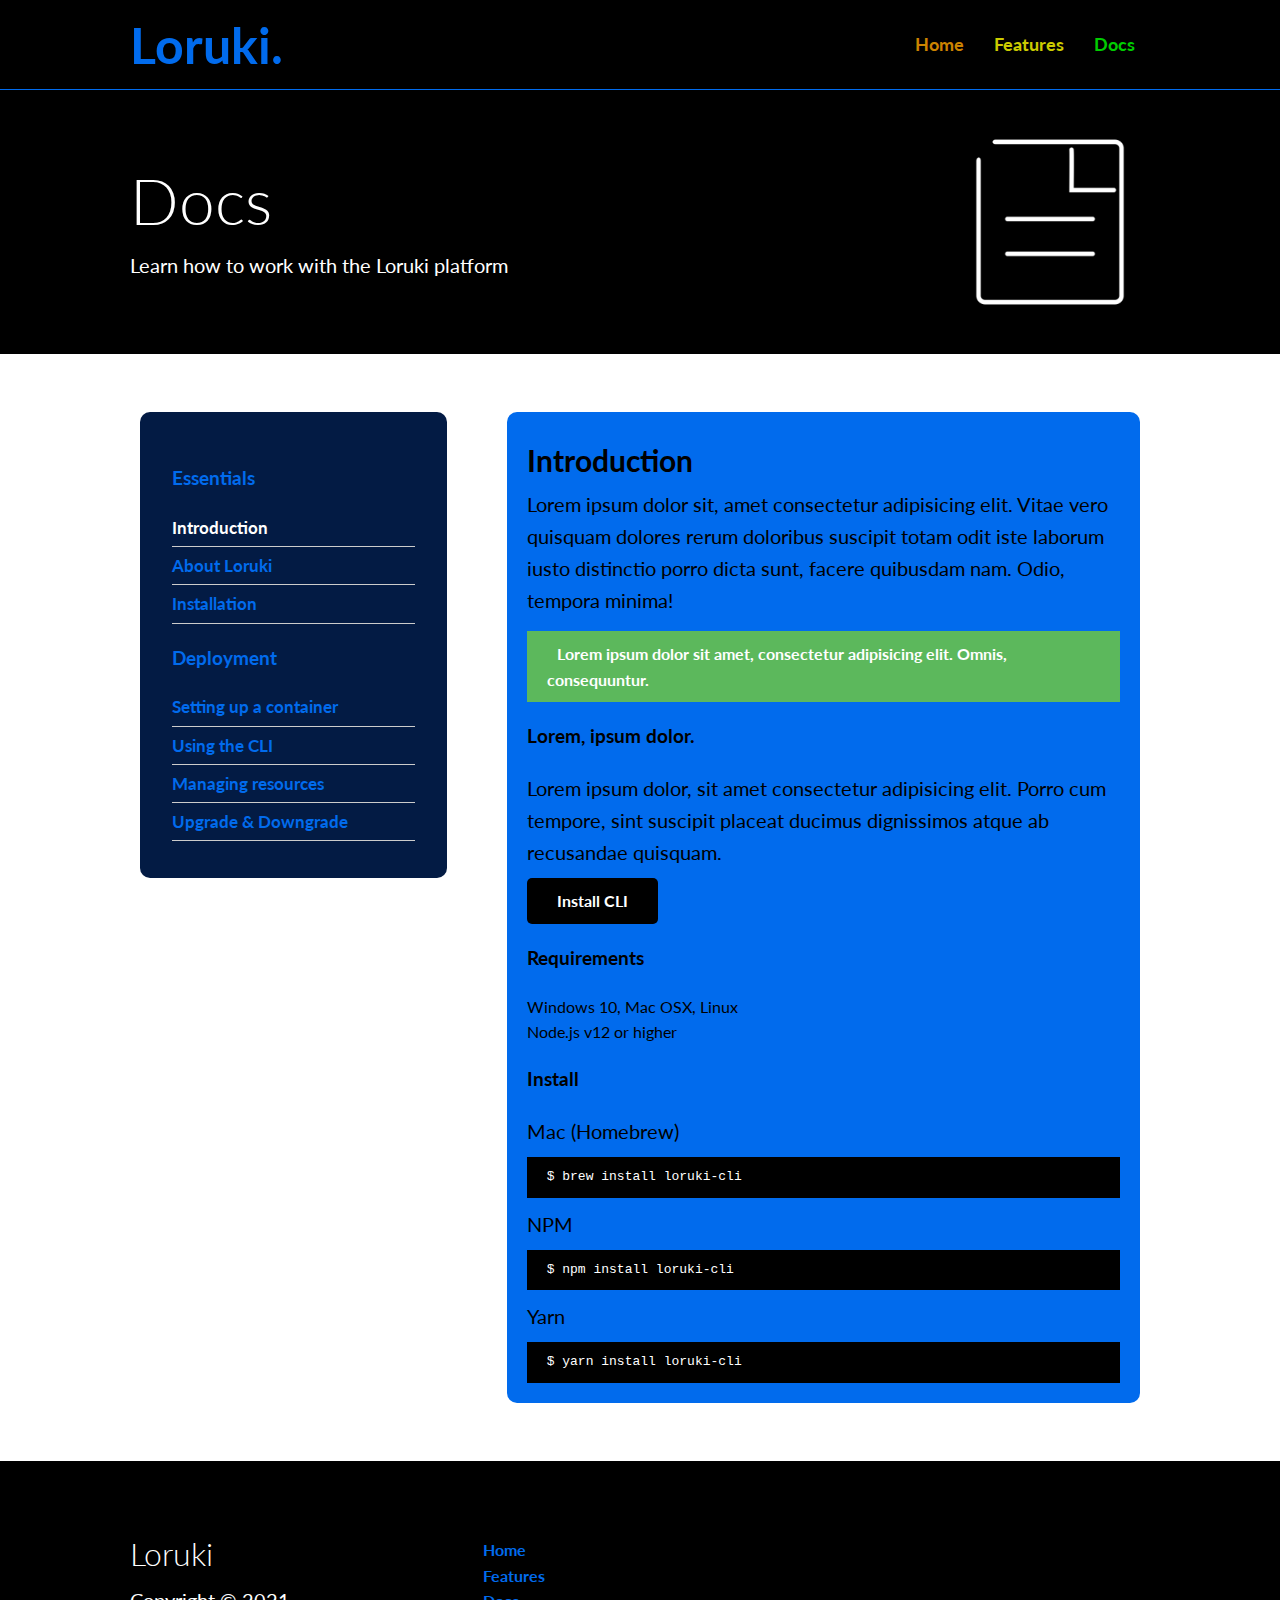
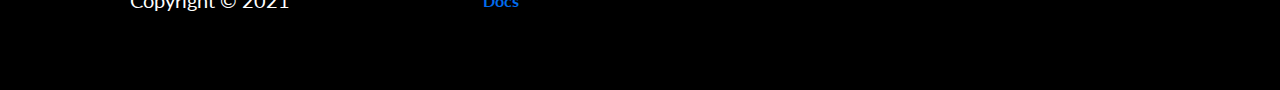
==== docs.html @ ebb61d5c "Ready to deploy" ====
<!DOCTYPE html>
<html lang="en">
  <head>
    <meta charset="UTF-8" />
    <meta name="viewport" content="width=device-width, initial-scale=1.0" />
    <link rel="stylesheet" href="css/utilities.css">
    <link rel="stylesheet" href="css/style.css" />
    <link
      rel="stylesheet"
      href="https://cdnjs.cloudflare.com/ajax/libs/font-awesome/5.15.1/css/all.min.css"
      integrity="sha512-+4zCK9k+qNFUR5X+cKL9EIR+ZOhtIloNl9GIKS57V1MyNsYpYcUrUeQc9vNfzsWfV28IaLL3i96P9sdNyeRssA=="
      crossorigin="anonymous"
    />
    <title>Loruki | Cloud Hosting For Everyone</title>
  </head>
  <body>
    <!-- Navbar -->
      <div class="navbar">
          <div class="container flex">
              <h1 class="logo">Loruki.</h1>
              <ul>
                  <li><a href="index.html" style="color: orange;">Home</a></a></li>
                  <li><a href="features.html" style="color: yellow;">Features</a></li>
                  <li><a href="docs.html" style="color: lime;">Docs</a></li>
              </ul>
          </div>
      </div>


      <!-- Head  -->
      <section class="docs-head bg-primary py-3">
          <div class="container grid">
              <div>
                  <h1 class="xl">Docs</h1>
                  <p class="lead">Learn how to work with the Loruki platform
                  </p>
              </div>
              <img src="images/docs.png" alt="">
          </div>
      </section>

      <!-- Docs main -->
      <section class="docs-main my-4">
          <div class="container grid">
            <div class="card bg-dark p-3">
                <h3 class="my-2">Essentials</h3>
                <nav>
                    <ul>
                        <li><a class="text-primary" href="#">Introduction</a></li>
                        <li><a href="#">About Loruki</a></li>
                        <li><a href="#">Installation</a></li>
                    </ul>
                </nav>

                <h3 class="my-2">Deployment</h3>
                <nav>
                    <ul>
                        <li><a href="#">Setting up a container</a></li>
                        <li><a href="#">Using the CLI</a></li>
                        <li><a href="#">Managing resources</a></li>
                        <li><a href="#">Upgrade & Downgrade</a></li>
                    </ul>
                </nav>
            </div>
            <div class="card">
                <h2>Introduction</h2>
                <p>Lorem ipsum dolor sit, amet consectetur adipisicing elit. Vitae vero quisquam dolores rerum doloribus suscipit totam odit iste laborum iusto distinctio porro dicta sunt, facere quibusdam nam. Odio, tempora minima!</p>
                <div class="alert alert-success">
                    <i class="fas fa-info"></i> Lorem ipsum dolor sit amet, consectetur adipisicing elit. Omnis, consequuntur.
                </div>
                <h3>Lorem, ipsum dolor.</h3>
                <p>Lorem ipsum dolor, sit amet consectetur adipisicing elit. Porro cum tempore, sint suscipit placeat ducimus dignissimos atque ab recusandae quisquam.</p>
                <a href="#" class="btn btn-primary">Install CLI</a>
                <h3>Requirements</h3>
                <ul>
                    <li>Windows 10, Mac OSX, Linux</li>
                    <li>Node.js v12 or higher</li>
                </ul>
                <h3>Install</h3>
                <p>Mac (Homebrew)</p>
                <pre><code>$ brew install loruki-cli</code></pre>
                <p>NPM</p>
                <pre><code>$ npm install loruki-cli</code></pre>
                <p>Yarn</p>
                <pre><code>$ yarn install loruki-cli</code></pre>
            </div>
          </div>
      </section>


      <!-- Footer -->
      <footer class="footer bg-primary py-5">
        <div class="container grid grid-3">
          <div>
            <h1>
              Loruki
            </h1>
            <p>Copyright &copy; 2021</p>
          </div>
          <nav>
            <ul>
              <li><a href="index.html">Home</a></li>
              <li><a href="features.html">Features</a></li>
              <li><a href="docs.html">Docs</a></li>
            </ul>
          </nav>
          <div class="social">
            <a href="#"><i class="fab fa-github fa-2x"></i></a>
            <a href="#"><i class="fab fa-facebook fa-2x"></i></a>
            <a href="#"><i class="fab fa-instagram fa-2x"></i></a>
            <a href="#"><i class="fab fa-twitter fa-2x"></i></a>
          </div>
        </div>
      </footer>
  </body>
</html>
---- css/utilities.css ----
.container {
  max-width: 1100px;
  margin: 0 auto;
  overflow: auto;
  padding: 0 40px;
}

.card {
  background-color: var(--secondary-color);
  border-radius: 10px;
  box-shadow: 0 3px 10px rgba(255, 255, 255, 0.3);
  padding: 20px;
  margin: 10px;
}

.card h2 {
  font-weight: bold;
  font-size: 30px;
}

.btn {
  display: inline-block;
  padding: 10px 30px;
  cursor: pointer;
  background-color: var(--light-color);
  border: none;
  border-radius: 5px;
  color: var(--secondary-color);
  font-weight: bold;
}

.btn:hover {
  transform: scale(0.98);
}

.btn-outline {
  background-color: transparent;
  border: 1px solid var(--light-color);
}

.bg-primary,
.btn-primary {
  background-color: var(--primary-color);
  color: var(--light-color);
}

.bg-secondary,
.btn-secondary {
  background-color: var(--secondary-color);
  color: var(--light-color);
}

.bg-dark,
.btn-dark {
  background-color: var(--dark-color);
  color: var(--secondary-color);
}

.bg-light,
.btn-light {
  background-color: var(--light-color);
  color: var(--dark-color);
}

/* Text Colors */
.text-primary {
  color: var(--light-color);
}

.text-secondary {
  color: var(--light-color);
}

.text-dark {
  color: var(--secondary-color);
}

.text-light {
  color: var(--dark-color);
}

/* Text Sizes */
.lead {
  font-size: 20px;
}

.sm {
  font-size: 1rem;
}

.md {
  font-size: 2rem;
}

.lg {
  font-size: 3rem;
}

.xl {
  font-size: 4rem;
}

::placeholder {
  color: var(--light-color);
  opacity: 1;
}

.text-center {
  text-align: center;
}

/* Alert */
.alert {
  background-color: var(--light-color);
  padding: 10px 20px;
  font-weight: bold;
  margin: 15px 0;
}

.alert i {
  margin-right: 10px;
}

.alert-success {
  background-color: var(--success-color);
  color: var(--light-color);
}

.alert-error {
  background-color: var(--error-color);
  color: var(--light-color);
}

.flex {
  display: flex;
  justify-content: center;
  align-items: center;
  height: 100%;
}

.grid {
  display: grid;
  grid-template-columns: repeat(2, 1fr);
  gap: 40px;
  justify-content: center;
  align-items: center;
  height: 100%;
}

.grid-3 {
  grid-template-columns: repeat(3, 1fr);
}

/* Margin */
.my-1 {
  margin: 1rem 0;
}

.my-2 {
  margin: 1.5rem 0;
}

.my-3 {
  margin: 2rem 0;
}

.my-4 {
  margin: 3rem 0;
}

.my-5 {
  margin: 4rem 0;
}

.m-1 {
  margin: 1rem;
}

.m-2 {
  margin: 1.5rem;
}

.m-3 {
  margin: 2rem;
}

.m-4 {
  margin: 3rem;
}

.m-5 {
  margin: 4rem;
}

/* Padding */
.py-1 {
  padding: 1rem 0;
}

.py-2 {
  padding: 1.5rem 0;
}

.py-3 {
  padding: 2rem 0;
}

.py-4 {
  padding: 3rem 0;
}

.py-5 {
  padding: 4rem 0;
}

.p-1 {
  padding: 1rem;
}

.p-2 {
  padding: 1.5rem;
}

.p-3 {
  padding: 2rem;
}

.p-4 {
  padding: 3rem;
}

.p-5 {
  padding: 4rem;
}
---- css/style.css ----
@import url("https://fonts.googleapis.com/css2?family=Lato:wght@300&display=swap");

:root {
  --primary-color: black;
  --secondary-color: #016bed;
  --dark-color: #031b44;
  --light-color: #ffffff;
  --success-color: #5cb85c;
  --error-color: #d9534f;
}

/* Base */
* {
  box-sizing: border-box;
  padding: 0;
  margin: 0;
}

body {
  font-family: "Lato", sans-serif;
  /* background-color: var(--primary-color); */
  background-color: var(--light-color);
  /* color: white; */
  line-height: 1.6;
}

ul {
  list-style: none;
}

a {
  font-weight: bold;
  text-decoration: none;
  color: var(--secondary-color);
}

h1,
h2 {
  font-weight: 300;
  line-height: 1.2;
  margin: 10px 0;
}

p {
  font-size: 20px;
  margin: 10px 0;
}

img {
  width: 100%;
}

code,
pre {
  background: var(--primary-color);
  color: var(--light-color);
  padding: 10px;
}

.hidden {
  visibility: hidden;
  height: 0;
}

/* Nav bar */
.navbar {
  background-color: rgb(63, 63, 63);
  background-color: var(--primary-color);
  color: var(--light-color);
  height: 90px;
  border-bottom: 1px solid var(--secondary-color);
  /* border-top: 4px solid red; */
  /* border-left: 4px solid red; */
  /* border-bottom: 1px solid white;*/
  /* border-right: 4px solid red;  */
}

.navbar .flex {
  justify-content: space-between;
}

.navbar ul {
  display: flex;
}

.navbar a {
  opacity: 0.8;
  font-weight: bold;
  font-size: 18px;
  color: var(--light-color);
  padding: 10px;
  margin: 0 5px;
  /* outline: auto; */
}

.navbar a:hover {
  opacity: 1;
  border-bottom: 2px var(--light-color) solid;
}

.logo {
  font-weight: bold;
  font-size: 50px;
  color: var(--secondary-color);
}

.logo:hover {
  cursor: pointer;
}

/* Showcase */
.showcase {
  height: 400px;
  background-color: var(--primary-color);
  color: var(--light-color);
  position: relative;
  border-bottom: 2px solid var(--secondary-color);
}

.showcase h1 {
  font-size: 40px;
}

.showcase p {
  margin: 20px 0;
}

.showcase .grid {
  grid-template-columns: 55% 45%;
  gap: 50px;
  overflow: visible;
}

.showcase-text {
  animation: slideInFromLeft 1s ease-in;
}

.showcase-form {
  position: relative;
  top: 60px;
  height: 350px;
  width: 400px;
  padding: 40px;
  z-index: 100;
  justify-self: flex-end;
  animation: slideInFromRight 1s ease-in;
}

.showcase-form .form-control {
  background-color: var(--secondary-color);
  margin: 30px 0;
}

.showcase-form input[type="text"],
.showcase-form input[type="email"] {
  color: var(--light-color);
  background-color: var(--secondary-color);
  border: 0;
  border-bottom: 1px solid var(--dark-color);
  width: 100%;
  padding: 3px;
  font-size: 16px;
}

.showcase-form input[type="submit"] {
  font-size: 15px;
}

.showcase-form input:focus {
  outline: none;
}

.showcase::before,
.showcase::after {
  content: "";
  background-color: var(--light-color);
  position: absolute;
  height: 100px;
  bottom: -70px;
  right: 0;
  left: 0;
  transform: skewY(-odeg);
  -webkit-transform: skewY(-0deg);
  -moz-transform: skewY(-0deg);
  -ms-transform: skewY(-0deg);
}

/* Stats */
.stats {
  padding-top: 100px;
  animation: slideInFromBottom 1s ease-in;
}

.stats-heading {
  font-size: 25px;
}

.stats .grid h3 {
  color: var(--dark-color);
  font-size: 35px;
}

.stats .grid p {
  font-size: 20px;
  font-weight: bold;
  color: var(--secondary-color);
}

.stats .grid {
  border: 2px solid var(--primary-color);
  padding-top: 30px;
}

/* Cli */
.cli .grid {
  grid-template-columns: repeat(3, 1fr);
  grid-template-rows: repeat(2, 1fr);
}

.cli .grid > *:first-child {
  grid-column: 1 / span 2;
  grid-row: 1 / span 2;
}

.cli h3 {
  color: var(--light-color);
}

/* Cloud */
.cloud .grid {
  grid-template-columns: 4fr 3fr;
}

/* Languages */
.languages .flex {
  flex-wrap: wrap;
}

.languages .card {
  text-align: center;
  margin: 18px 10px 40px;
  transition: transform 0.2s ease-in;
}

.languages .card h4 {
  font-size: 20px;
  margin-bottom: 10px;
}

.languages .card:hover {
  transform: translateY(-15px);
}

/* Features */
.features-head img,
.docs-head img {
  width: 200px;
  justify-self: flex-end;
}

.feautres-sub-head img {
  width: 300px;
  justify-self: flex-end;
}

.features-main .card > i {
  margin-right: 20px;
}

.features-main .grid {
  padding: 30px;
}

.features-main .grid > *:first-child {
  grid-column: 1 / span 3;
}

.features-main .grid > *:nth-child(2) {
  grid-column: 1 / span 2;
}

/* Docs */
.docs-main h3 {
  margin: 20px 0;
}

.docs-main .grid {
  grid-template-columns: 1fr 2fr;
  align-items: flex-start;
}

.docs-main nav li {
  font-size: 17px;
  padding-bottom: 5px;
  margin-bottom: 5px;
  border-bottom: 1px #ccc solid;
}

.docs-main a:hover {
  font-weight: 500;
}

/* Footer */
.footer .social a {
  margin: 0 10px;
}

/* Animations */
@keyframes slideInFromLeft {
  0% {
    transform: translateX(-100%);
  }
  100% {
    transform: translateX(0);
  }
}

@keyframes slideInFromRight {
  0% {
    transform: translateX(100%);
  }
  100% {
    transform: translateX(0);
  }
}

@keyframes slideInFromTop {
  0% {
    transform: translateY(-100%);
  }
  100% {
    transform: translateX(0);
  }
}

@keyframes slideInFromBottom {
  0% {
    transform: translateY(100%);
  }
  100% {
    transform: translateX(0);
  }
}

/* Tablets and under */
@media (max-width: 768px) {
  .grid,
  .showcase .grid,
  .stats .grid,
  .cli .grid,
  .cloud .grid,
  .features-main .grid,
  .docs-main .grid {
    grid-template-columns: 1fr;
    grid-template-rows: 1fr;
  }

  .showcase {
    height: auto;
  }

  .showcase-text {
    text-align: center;
    margin-top: 40px;
    animation: slideInFromTop 1s ease-in;
  }

  .showcase-form {
    justify-self: center;
    margin: auto;
    animation: slideInFromBottom 1s ease-in;
  }

  .cli .grid > *:first-child {
    grid-column: 1;
    grid-row: 1;
  }

  .features-head,
  .feautres-sub-head,
  .docs-head {
    text-align: center;
  }

  .features-head img,
  .feautres-sub-head img,
  .docs-head img {
    justify-self: center;
  }

  .features-main .grid > *:first-child,
  .features-main .grid > *:nth-child(2) {
    grid-column: 1;
  }
}

/* Mobile */
@media (max-width: 500px) {
  .navbar {
    height: 110px;
  }

  .navbar .flex {
    flex-direction: column;
  }

  .navbar ul {
    padding: 3px;
  }
}
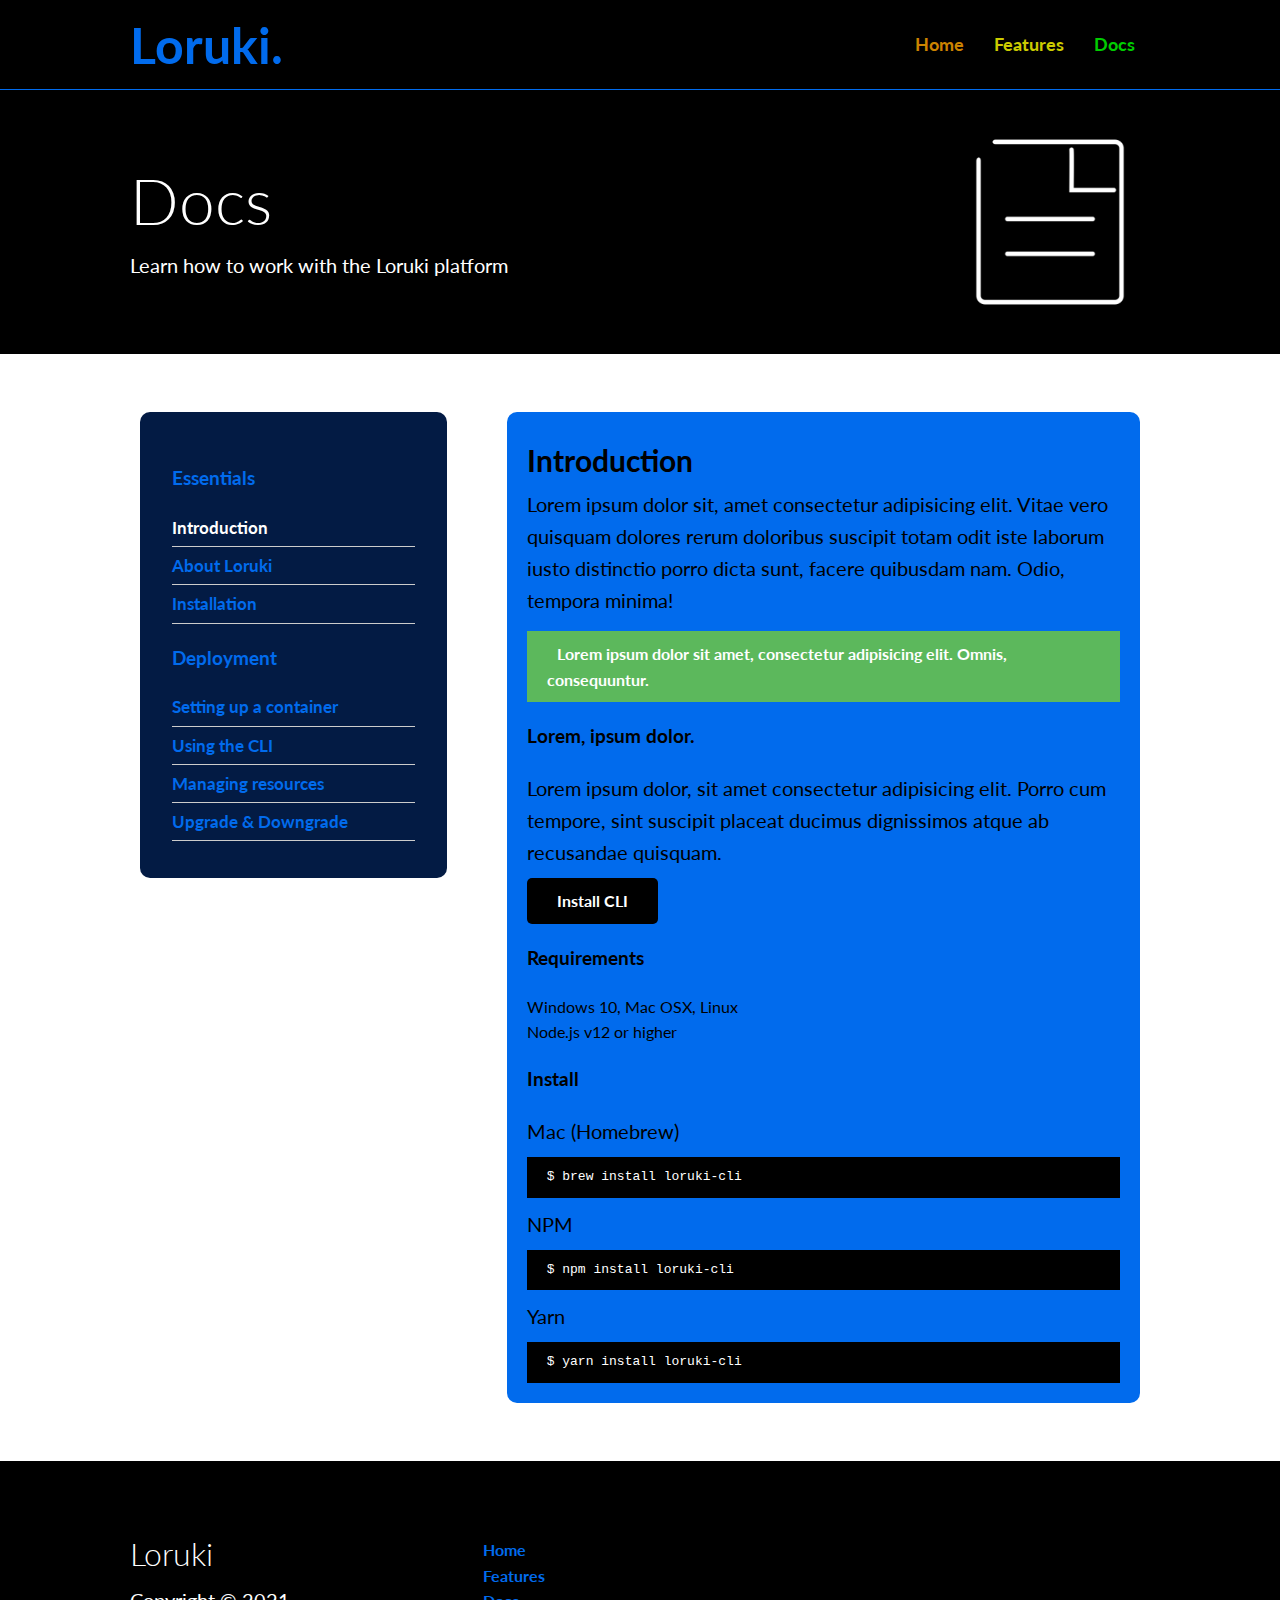
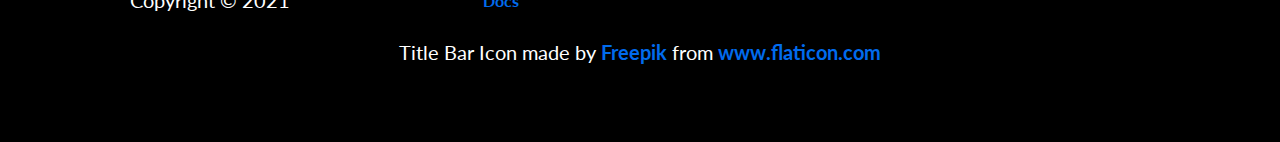
==== commit 0175bf47: "title bar icon added" ====
--- a/docs.html
+++ b/docs.html
@@ -5,6 +5,7 @@
     <meta name="viewport" content="width=device-width, initial-scale=1.0" />
     <link rel="stylesheet" href="css/utilities.css">
     <link rel="stylesheet" href="css/style.css" />
+    <link rel="icon" href="images/title.png" type="image/x-icon">
     <link
       rel="stylesheet"
       href="https://cdnjs.cloudflare.com/ajax/libs/font-awesome/5.15.1/css/all.min.css"
@@ -111,6 +112,7 @@
             <a href="#"><i class="fab fa-twitter fa-2x"></i></a>
           </div>
         </div>
+        <p class="text-center"> Title Bar Icon made by <a href="https://www.flaticon.com/authors/freepik" title="Freepik">Freepik</a> from <a href="https://www.flaticon.com/" title="Flaticon"> www.flaticon.com</a></p>
       </footer>
   </body>
 </html>
--- a/css/style.css
+++ b/css/style.css
@@ -117,6 +117,10 @@
   border-bottom: 2px solid var(--secondary-color);
 }
 
+.showcase .card {
+  height: 400px;
+}
+
 .showcase h1 {
   font-size: 40px;
 }
@@ -138,7 +142,6 @@
 .showcase-form {
   position: relative;
   top: 60px;
-  height: 350px;
   width: 400px;
   padding: 40px;
   z-index: 100;
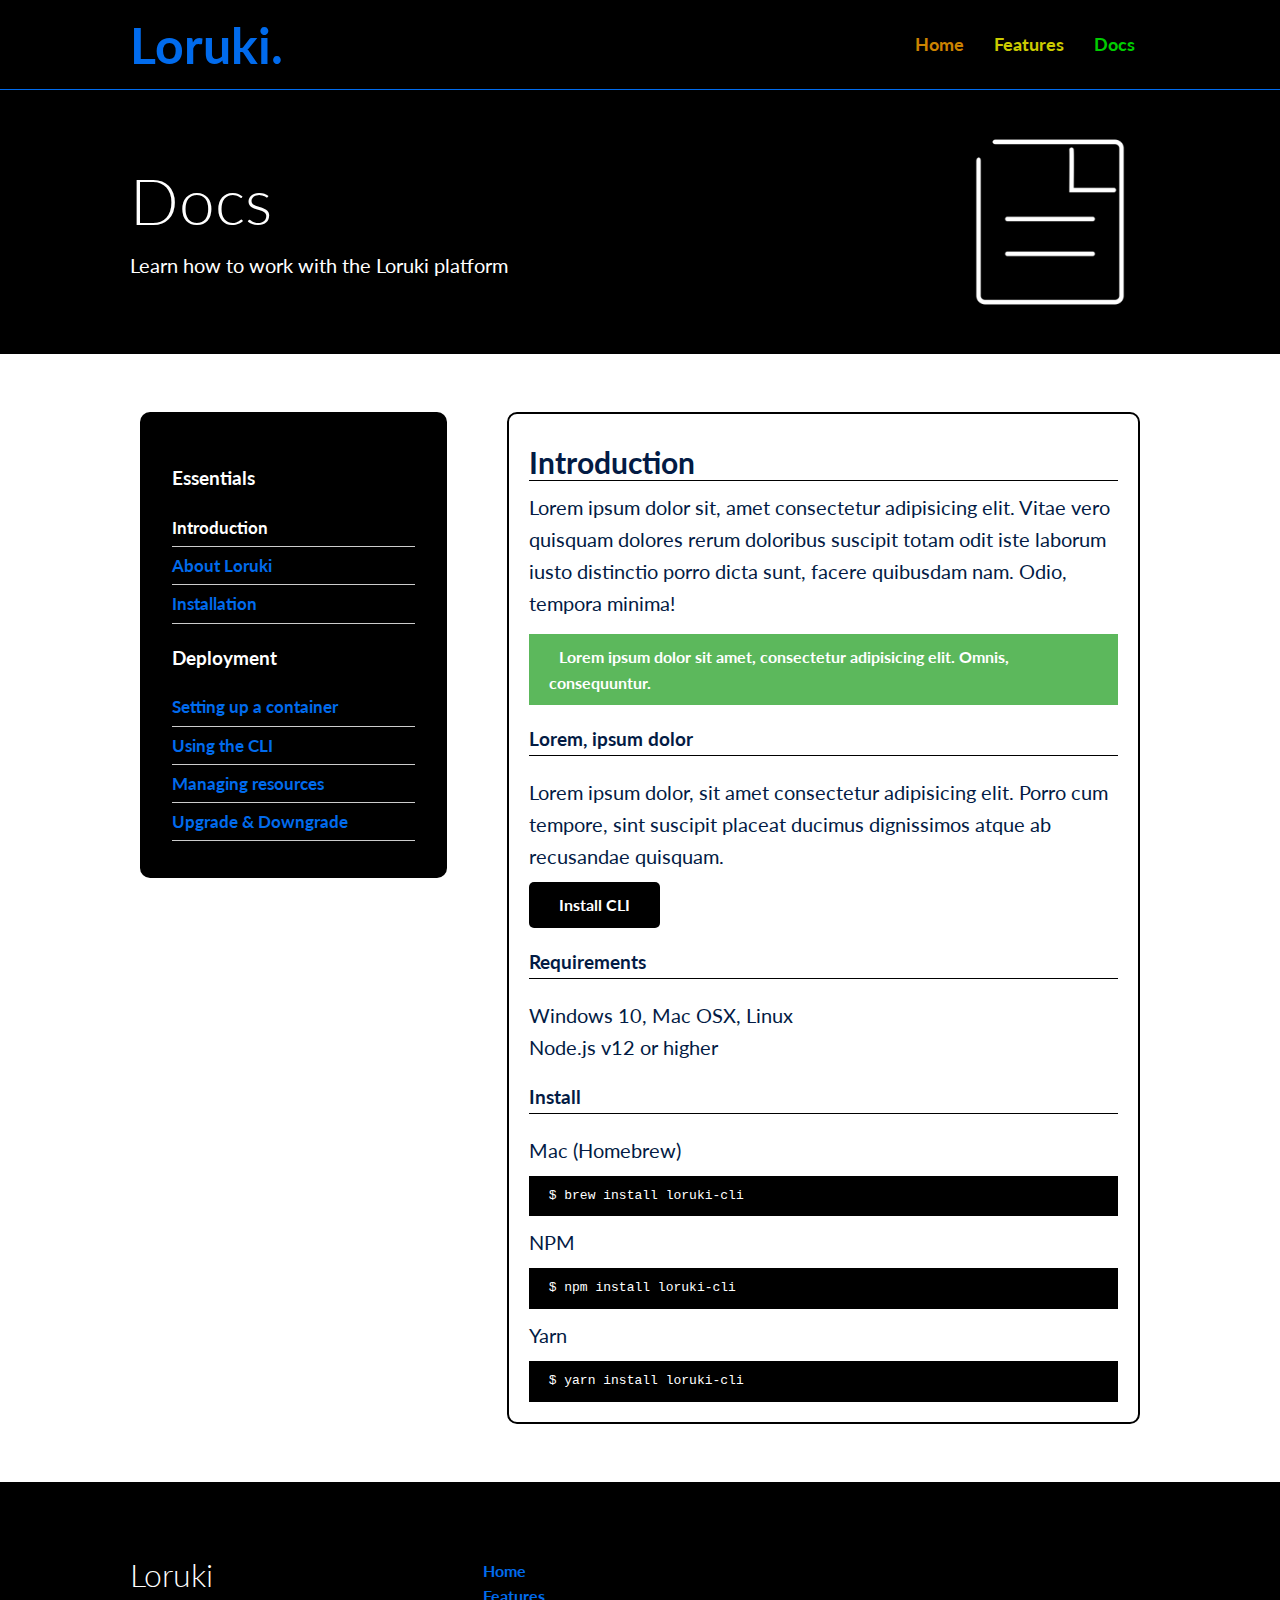
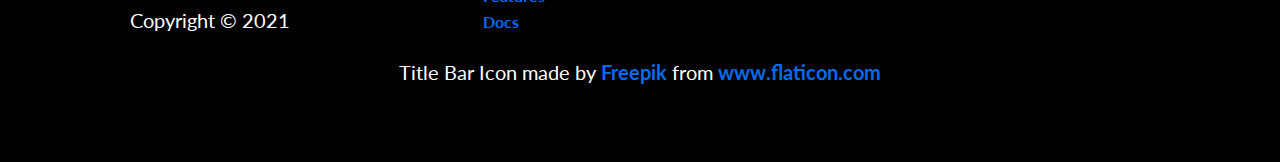
==== commit 1d64de72: "docs.html arranged" ====
--- a/docs.html
+++ b/docs.html
@@ -43,7 +43,7 @@
       <!-- Docs main -->
       <section class="docs-main my-4">
           <div class="container grid">
-            <div class="card bg-dark p-3">
+            <div class="card bg-primary p-3">
                 <h3 class="my-2">Essentials</h3>
                 <nav>
                     <ul>
@@ -63,21 +63,21 @@
                     </ul>
                 </nav>
             </div>
-            <div class="card">
-                <h2>Introduction</h2>
+            <div class="card bg-light border">
+                <h2 class="bb">Introduction</h2>
                 <p>Lorem ipsum dolor sit, amet consectetur adipisicing elit. Vitae vero quisquam dolores rerum doloribus suscipit totam odit iste laborum iusto distinctio porro dicta sunt, facere quibusdam nam. Odio, tempora minima!</p>
                 <div class="alert alert-success">
                     <i class="fas fa-info"></i> Lorem ipsum dolor sit amet, consectetur adipisicing elit. Omnis, consequuntur.
                 </div>
-                <h3>Lorem, ipsum dolor.</h3>
+                <h3 class="bb">Lorem, ipsum dolor</h3>
                 <p>Lorem ipsum dolor, sit amet consectetur adipisicing elit. Porro cum tempore, sint suscipit placeat ducimus dignissimos atque ab recusandae quisquam.</p>
                 <a href="#" class="btn btn-primary">Install CLI</a>
-                <h3>Requirements</h3>
-                <ul>
+                <h3 class="bb">Requirements</h3>
+                <ul class="lead">
                     <li>Windows 10, Mac OSX, Linux</li>
                     <li>Node.js v12 or higher</li>
                 </ul>
-                <h3>Install</h3>
+                <h3 class="bb">Install</h3>
                 <p>Mac (Homebrew)</p>
                 <pre><code>$ brew install loruki-cli</code></pre>
                 <p>NPM</p>
--- a/css/style.css
+++ b/css/style.css
@@ -303,6 +303,14 @@
   font-weight: 500;
 }
 
+.docs-main .border {
+  border: 2px solid black;
+}
+
+.docs-main .bb {
+  border-bottom: 1px solid black;
+}
+
 /* Footer */
 .footer .social a {
   margin: 0 10px;
